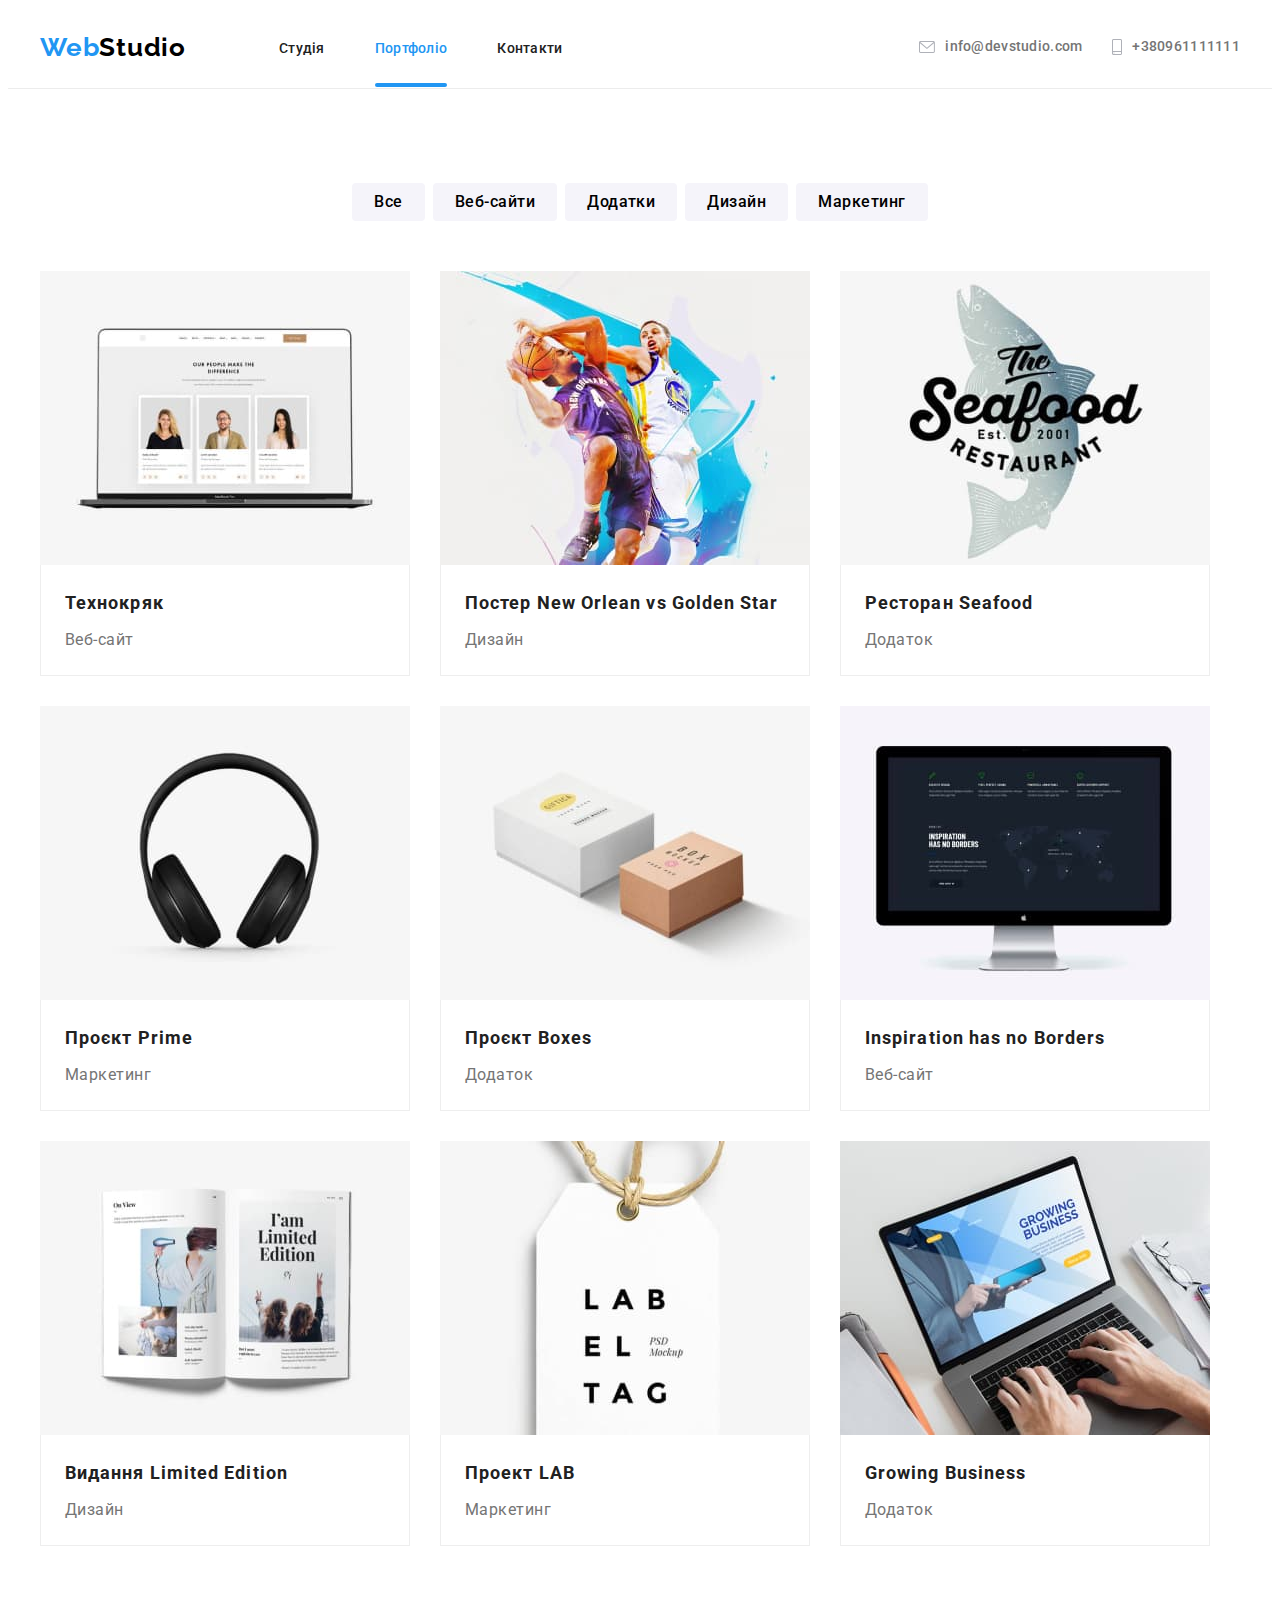
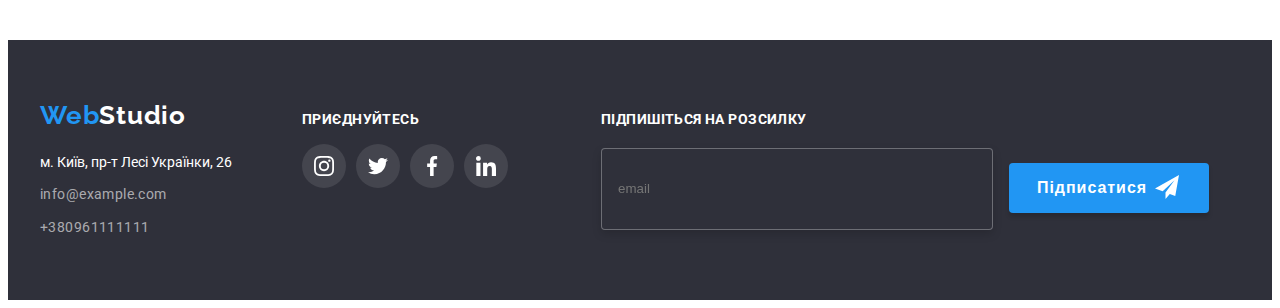
==== portfolio.html @ 69a679cd "BEM. uploaded files of hw-7 from my "training" repository." ====
<!DOCTYPE html>
<html lang="en">
  <head>
    <meta charset="UTF-8" />
    <meta http-equiv="X-UA-Compatible" content="IE=edge" />
    <meta name="viewport" content="width=device-width, initial-scale=1.0" />
    <title>Portfolio</title>
    <link
      href="https://fonts.googleapis.com/css2?family=Raleway:wght@700&family=Roboto:wght@400;500;700;900&display=swap"
      rel="stylesheet"
    />
    <link
      rel="stylesheet"
      href="https://cdnjs.cloudflare.com/ajax/libs/modern-normalize/1.1.0/modern-normalize.min.css"
      integrity="sha512-wpPYUAdjBVSE4KJnH1VR1HeZfpl1ub8YT/NKx4PuQ5NmX2tKuGu6U/JRp5y+Y8XG2tV+wKQpNHVUX03MfMFn9Q=="
      crossorigin="anonymous"
      referrerpolicy="no-referrer"
    />
    <link rel="stylesheet" href="./css/styles.css" />
  </head>
  <body>
    <!--Тут у нас Хедер-->
    <!-- Шапка сайта -->
    <header class="page-header page-header--portfolio">
      <div class="container page-header__container">
        <nav class="main-nav">
          <a href="./index.html" class="logo">
            <span class="logo__accent">Web</span>Studio
          </a>
          <ul class="main-nav__list list">
            <li class="main-nav__item"><a href="index.html" class="main-nav__link">Студія</a></li>
            <li class="main-nav__item"><a href="portfolio.html" class="main-nav__link current">Портфоліо</a></li>
            <li class="main-nav__item"><a href="" class="main-nav__link">Контакти</a></li>
          </ul>
        </nav>

        <ul class="contacts list">
          <li class="contacts__item">
            <a href="mailto:info@devstudio.com" class="contacts__link">
              <svg class="contacts__icon" width="16" height="12">
                <use href="./images/icons.svg#icon-headerletter"></use>
              </svg>
              info@devstudio.com
            </a>
          </li>
          <li class="contacts__item">
            <a href="tel:+380961111111" class="contacts__link">
              <svg class="contacts__icon" width="10" height="16">
                <use href="./images/icons.svg#icon-headersmartphone"></use>
              </svg>
              +380961111111
            </a>
          </li>
        </ul>
      </div>
    </header>

    <!--Основное, уникальное содержание-->

    <main>
      <!-- Заголовка в макете нет, но он подразумевается.
        в HTML обозначим, а в css уберем позже, чтобы 
        на готовом сайте не отображался пользователю.
    -->

      <section class="section">
        <div class="container">
          <!--<h1 class="portfolio">Портфоліо</h1>-->

          <!--Секция с портфолио-->

          <!--Список фильтров-->

          <ul class="filter-list list">
            <li class="filter-list__item">
              <div class="filter-list__box">
                <button class="filter-list__button" type="button">Все</button>
              </div>
            </li>

            <li class="filter-list__item">
              <div class="filter-list__box">
                <button class="filter-list__button" type="button">Веб-сайти</button>
              </div>
            </li>

            <li class="filter-list__item">
              <div class="filter-list__box">
                <button class="filter-list__button" type="button">Додатки</button>
              </div>
            </li>

            <li class="filter-list__item">
              <div class="filter-list__box">
                <button class="filter-list__button" type="button">Дизайн</button>
              </div>
            </li>

            <li class="filter-list__item">
              <div class="filter-list__box">
                <button class="filter-list__button" type="button">Маркетинг</button>
              </div>
            </li>
          </ul>

          <!--Список с примерами работ в портфолио-->

          <ul class="project-list list">
            <li class="project-list__item project">
               <a class="project-list__link" href="">
                <div class="project-list__actions-box">
                <div class="project-list__media-package">
                  <p class="project-list__actions-text">Ресурс пропонує комплексні пропозиції з різним рівнем функціоналу та сервісів. Все це дозволить відвідувачу отримати вичерпні відомості про компанію чи приватну особу.</p>

                <img
                  src="./images/first-image.jpg"
                  alt="ноутбук с изображениями на экране"
                  width="370"
                />
                
                </div>
                
                <div class="project-list__card-info">
                  <h2 class="project-list__card-title">Технокряк</h2>
                  <p class="project-list__card-text">Веб-сайт</p>
                </div>
              </div>
               </a>
              
              
          </li>

            <li class="project-list__item project">
              <a class="project-list__link" href="">
              <div class="project-list__actions-box">
                <div class="project-list__media-package">
                  <p class="project-list__actions-text">Ресурс пропонує комплексні пропозиції з різним рівнем функціоналу та сервісів. Все це дозволить відвідувачу отримати вичерпні відомості про компанію чи приватну особу.</p>

                  <img src="./images/second-image.jpg" alt="баскетбол" width="370" />

              </div>

                <div class="project-list__card-info">
                  <h2 class="project-list__card-title">Постер New Orlean vs Golden Star</h2>
                  <p class="project-list__card-text">Дизайн</p>
                </div>
                </div>
              </a>
              
            </li>

            <li class="project-list__item project">
              <a class="project-list__link" href="">
              <div class="project-list__actions-box">
                <div class="project-list__media-package">
                  <p class="project-list__actions-text">Ресурс пропонує комплексні пропозиції з різним рівнем функціоналу та сервісів. Все це дозволить відвідувачу отримати вичерпні відомості про компанію чи приватну особу.</p>

                <img src="./images/third-image.jpg" alt="логотив ресторана" width="370" />

              </div>

                <div class="project-list__card-info">
                  <h2 class="project-list__card-title">Ресторан Seafood</h2>
                  <p class="project-list__card-text">Додаток</p>
                </div>
                </div>
              </a>
              
            </li>

            <li class="project-list__item project">
              <a class="project-list__link" href="">
              <div class="project-list__actions-box">
                <div class="project-list__media-package">
                  <p class="project-list__actions-text">Ресурс пропонує комплексні пропозиції з різним рівнем функціоналу та сервісів. Все це дозволить відвідувачу отримати вичерпні відомості про компанію чи приватну особу.</p>
                <img src="./images/fourth-image.jpg" alt="наушники" width="370" />
              </div>
                <div class="project-list__card-info">
                  <h2 class="project-list__card-title">Проєкт Prime</h2>
                  <p class="project-list__card-text">Маркетинг</p>
                </div>
                </div>
              </a>
            </li>

            <li class="project-list__item project">
              <a class="project-list__link" href="">
              <div class="project-list__actions-box">
                <div class="project-list__media-package">
                  <p class="project-list__actions-text">Ресурс пропонує комплексні пропозиції з різним рівнем функціоналу та сервісів. Все це дозволить відвідувачу отримати вичерпні відомості про компанію чи приватну особу.</p>
                <img src="./images/fifth-image.jpg" alt="две коробки" width="370" />
              </div> 
                <div class="project-list__card-info">
                  <h2 class="project-list__card-title">Проєкт Boxes</h2>
                  <p class="project-list__card-text">Додаток</p>
                </div>
                </div>
              </a>
            </li>

            <li class="project-list__item project">
              <a class="project-list__link" href="">
              <div class="project-list__actions-box">
                <div class="project-list__media-package">
                  <p class="project-list__actions-text">Ресурс пропонує комплексні пропозиції з різним рівнем функціоналу та сервісів. Все це дозволить відвідувачу отримати вичерпні відомості про компанію чи приватну особу.</p>
                <img src="./images/sixth-image.jpg" alt="экран компьютера" width="370" />
              </div>
                <div class="project-list__card-info">
                  <h2 class="project-list__card-title">Inspiration has no Borders</h2>
                  <p class="project-list__card-text">Веб-сайт</p>
                </div>
                </div>
              </a>
            </li>

            <li class="project-list__item project">
              <a class="project-list__link" href="">
              <div class="project-list__actions-box">
                <div class="project-list__media-package">
                  <p class="project-list__actions-text">Ресурс пропонує комплексні пропозиції з різним рівнем функціоналу та сервісів. Все це дозволить відвідувачу отримати вичерпні відомості про компанію чи приватну особу.</p>
                <img
                  src="./images/seventh-image.jpg"
                  alt="раскрытый журнал с изображениями и текстом"
                  width="370"
                />
              </div>
                <div class="project-list__card-info">
                  <h2 class="project-list__card-title">Видання Limited Edition</h2>
                  <p class="project-list__card-text">Дизайн</p>
                </div>
                </div>
              </a>
            </li>

            <li class="project-list__item project">
              <a class="project-list__link" href="">

              <div class="project-list__actions-box">
                <div class="project-list__media-package">
                  <p class="project-list__actions-text">Ресурс пропонує комплексні пропозиції з різним рівнем функціоналу та сервісів. Все це дозволить відвідувачу отримати вичерпні відомості про компанію чи приватну особу.</p>
                <img
                  src="./images/eighth-image.jpg"
                  alt="логотип в виде бирки с названием проекта"
                  width="370"
                />
              </div>
                <div class="project-list__card-info">
                  <h2 class="project-list__card-title">Проект LAB</h2>
                  <p class="project-list__card-text">Маркетинг</p>
                </div>
                </div>
              </a>
            </li>

            <li class="project-list__item project">
              <a class="project-list__link" href="">
                
              <div class="project-list__actions-box">
                <div class="project-list__media-package">
                  <p class="project-list__actions-text">Ресурс пропонує комплексні пропозиції з різним рівнем функціоналу та сервісів. Все це дозволить відвідувачу отримати вичерпні відомості про компанію чи приватну особу.</p>
                  <img
                  src="./images/ninth-image.jpg"
                  alt="работа за ноутбуком крупным планом"
                  width="370"
                  />
                </div>
                  <div class="project-list__card-info">
                  <h2 class="project-list__card-title">Growing Business</h2>
                  <p class="project-list__card-text">Додаток</p>
                  </div>
              </div>
              </a>
            </li>
          </ul>
        </div>
      </section>
    </main>

    <!--Футер-->

        <footer class="page-footer">
      <div class="container page-footer__container">
        <div class="footer-info">
          
          <a href="./index.html" class="logo logo--white">
            <span class="logo__accent">Web</span>Studio
          </a>
          <address class="address">
            <ul class="footer-nav list">
              <li class="footer-nav__map">
                <a
                  href="https://www.google.com/maps/place/%D0%B1%D1%83%D0%BB.+%D0%9B%D0%B5%D1%81%D0%B8+%D0%A3%D0%BA%D1%80%D0%B0%D0%B8%D0%BD%D0%BA%D0%B8,+26,+%D0%9A%D0%B8%D0%B5%D0%B2,+02000/@50.4265807,30.5383858,17z/data=!3m1!4b1!4m5!3m4!1s0x40d4cf0e033ecbe9:0x57a4dffefec77da0!8m2!3d50.4265807!4d30.5383858"
                  target="_blank"
                  rel="noopener noreferrer"
                  class="footer-nav__map-link"
                  >м. Київ, пр-т Лесі Українки, 26</a
                >
              </li>
              <li class="footer-nav__email">
                <a href="mailto:info@example.com" class="footer-nav__email-link">info@example.com</a>
              </li>
              <li class="footer-nav__phone">
                <a href="tel:+380961111111" class="footer-nav__phone-link">+380961111111</a>
              </li>
            </ul>
          </address>
        </div>
        <div class="link-footer-info">
          <p class="join">Приєднуйтесь</p>
          <ul class="social-links">
            <li class="social-links__item social-links__item--footer">
              <a href="" class="social-links__container-social social-links__container-social--footer">
                <svg class="social-links__icon social-links__icon--footer">
                  <use href="./images/icons.svg#icon-instagram"></use>
                </svg>
              </a>
            </li>
            <li class="social-links__item social-links__item--footer">
              <a href="" class="social-links__container-social social-links__container-social--footer">
                <svg class="social-links__icon social-links__icon--footer">
                  <use href="./images/icons.svg#icon-twitter"></use>
                </svg>
              </a>
            </li>
            <li class="social-links__item social-links__item--footer">
              <a href="" class="social-links__container-social social-links__container-social--footer">
                <svg class="social-links__icon social-links__icon--footer">
                  <use href="./images/icons.svg#icon-facebook"></use>
                </svg>
              </a>
            </li>
            <li class="social-links__item social-links__item--footer">
              <a href="" class="social-links__container-social social-links__container-social--footer">
                <svg class="social-links__icon social-links__icon--footer">
                  <use href="./images/icons.svg#icon-linkedin"></use>
                </svg>
              </a>
            </li>
          </ul>
        </div>

        <div class="footer-subscribe">
          <p class="footer-subscribe__title">Підпишіться на розсилку</p>
          <div class="footer-subscribe-box">
            <form class="footer__form">
              <input class="footer-form__input" type="text" name="email" placeholder="email" />
              <button class="footer-form__button" type="submit">
                <span class="footer-form__button-title">Підписатися</span>
                <svg class="footer-form__button-icon">
                  <use href="./images/icons.svg#icon-icon-send"></use>
                </svg>
              </button>
            </form>
          </div>
        </div>
      </div>
    </footer>
  </body>
</html>
---- css/styles.css ----
/* Цвет основного текста #212121 */

/* Цвет второстепенного текста  #757575; */

/* шрифт лого Raleway. цвета лого #2196F3 и #000000 */

/* акцент #2196F3 */

:root {
    --primary-text-color: #757575;
    --title-text-color: #212121;
    --accent-color: #2196F3;
    --primary-bg-color: #ffffff;
    --secondary-bg-color: #2F303A;
    --white-text: #ffffff;
    --button-filters-bg: #F5F4FA;
    --footer-contacts-color: rgba(255, 255, 255, 0.6);
    --hero-background-color: #C4C4C4;
    --footer-social-bg: rgba(255, 255, 255, 0.1);
    --icon-gray-color: #AFB1B8;


}

body {
    font-family: Roboto, sans-serif;
    background-color: var(--primary-bg-color);
    color: var(--primary-text-color);
}

body p {
    color: var(--primary-text-color);
}

a {
    text-decoration: none;
}

.list {
    padding: 0;
    margin: 0;
    list-style: none;
}


h1, h2, h3, h4, h5, h6, p {
    margin: 0;
    padding: 0;
}

.header {
    background-color: var(--primary-bg-color);
    
}

li {
    list-style: none;
}

img {
    display: block;
}

.container {
    /* position: relative; */
    width: 1200px;
    margin-left: auto;
    margin-right: auto;
    padding-left: 15px;
    padding-right: 15px;
   
    /* outline: 3px solid tomato; */
}

.page-header__container {
    display: flex;
    align-items: center;
    padding-top: 24px;
    padding-bottom: 25px;
}

/* Logo */

.logo {
    display: inline-block;
   
    color: #000;
    font-family: 'Raleway';
    font-weight: 700;
    font-size: 26px;
    line-height: 1.19;
        
    letter-spacing: 0.03em;
    /* margin-top: 24px; */
    margin-right: 93px;
    /* margin-left: 215px; */
  
}

.logo__accent {
    color: var(--accent-color);
}

.logo--white {
    margin-right: 0;
    color: var(--white-text);
    margin-bottom: 20px;
}

.page-header--portfolio {
    border-bottom: 1px solid #ECECEC;
      
}


/* .page-header.portfolio .header-nav {
    position: relative;
} */

.current-pointer {
    position: absolute;
    bottom: 0;
    width: 78px;
    height: 4px;
    border-radius: 4px;
    background-color: var(--accent-color);
}


/* Site nav */

.main-nav {
    display: flex;
    align-items: center;
}

.main-nav__list {
    display: flex;
    
}

.main-nav__item + .main-nav__item {
    margin-left: 50px;
}

.main-nav__link {
    padding-top: 31px;
    padding-bottom: 31px;
    color: var(--title-text-color);
    font-weight: 500;
    font-size: 14px;
    line-height: 1.14;
    letter-spacing: 0.02em;
    
    transition: color 250ms cubic-bezier(0.4, 0, 0.2, 1);

}
.main-nav__link:hover,
.main-nav__link:focus {
    color: var(--accent-color);
}

.main-nav__link.current {
    color: var(--accent-color);
    position: relative;

}

.main-nav__link.current::after {
    position: absolute;
    display: block;
    width: 100%;
    height: 4px;
    border-radius: 4px;
    display: flex;
    bottom: 0;

    background-color: var(--accent-color);
    content: "";
    bottom: 0;
    right: 0;

}


/* Contacts */

.contacts {
    display: flex;
    margin-left: auto;
}

.contacts__item + .contacts__item {
    margin-left: 30px;
}

.contacts__link {
    display: flex;
    align-items: center;
    
    font-weight: 500;
    font-size: 14px;
    line-height: 1.14;
    letter-spacing: 0.02em;
    color: var(--primary-text-color);

    transition: color 250ms cubic-bezier(0.4, 0, 0.2, 1);

}

.contacts__link:hover,
.contacts__link:focus {
    color: var(--accent-color);
}

.contacts__link:hover .contacts__icon, 
.contacts__link:focus .contacts__icon {
    fill: var(--accent-color);
}

.contacts__icon {
    margin-right: 10px;
    fill: var(--icon-gray-color);
}


/* Hero */

.visually-hidden {
    position: absolute;
    white-space: nowrap;
    width: 1px;
    height: 1px;
    overflow: hidden;
    border: 0;
    padding: 0;
    clip: rect(0 0 0 0);
    clip-path: inset(50%);
    margin: -1px;

}

.hero {
    /* background-color: var(--secondary-bg-color); */
    text-align: center;
    /* margin-bottom: 94px; */
    padding-top: 200px;
    padding-bottom: 200px;
    
    
}

.hero-title {
    margin-top: 0;
    margin-bottom: 30px;
    margin-left: auto;
    margin-right: auto;

    color: var(--white-text);
    font-weight: 900;
    font-size: 44px;
    line-height: 1.36;
        
    letter-spacing: 0.06em;
    text-transform: uppercase;
    /* padding-top: 200px; */
    max-width: 696px;
     
}

.hero.hero-image {
    background-color: var(--hero-background-color);

    background-image: linear-gradient(to right, rgba(47, 48, 58, 0.4), rgba(47, 48, 58, 0.4)), url('../images/herojpeg.jpg');
    background-repeat: no-repeat;
    background-size: cover;
    max-width: 1600px;
    margin: 0 auto;
}

.title {
    margin-bottom: 10px;
}

.text {
    margin: 0;
}


/* Button */

.button {
    
    border: none;
    display: inline-block;
    border-radius: 4px;
    padding: 10px 32px;
    cursor: pointer;
    color: var(--white-text);
    background-color: var(--accent-color);
    font-family: inherit;
    font-weight: 700;
    font-size: 16px;
    line-height: 1.87;
    
    letter-spacing: 0.06em;
    min-width: 216px;
    text-align: center;
  
   
}

.filter-list__button {
    cursor: pointer;
    background-color: var(--button-filters-bg);
    font-family: inherit;
    font-weight: 500;
    font-size: 16px;
    line-height: 1.62;
        
    text-align: center;
    letter-spacing: 0.03em;
    border: 0;
    border-radius: 4px;
    padding: 6px 22px;

    transition: color 250ms cubic-bezier(0.4, 0, 0.2, 1), background-color 250ms cubic-bezier(0.4, 0, 0.2, 1);
}

.filter-list__button:hover,
.filter-list__button:focus {
    box-shadow: 0px 3px 1px rgba(0, 0, 0, 0.1), 0px 1px 2px rgba(0, 0, 0, 0.08), 0px 2px 2px rgba(0, 0, 0, 0.12);
    background-color: var(--accent-color);
    color: var(--white-text);
    
}

.portfolio {
    color: var(--title-text-color);
}

/* Section */

.section-title {
    color: var(--title-text-color);
    font-weight: 700;
    font-size: 36px;
    line-height: 1.16;
   
    letter-spacing: 0.03em;
    margin-top: 0;
    margin-bottom: 50px;
    text-align: center;
}

.section {
    padding-top: 94px;
    padding-bottom: 94px;
}

.section.team {
    margin-bottom: 0;
}


/* Features */

.feature-list {
    display: flex;

}

.feature-list__title {
    margin-bottom: 10px;
    margin-top: 30px;
        
    color: var(--title-text-color);
    font-weight: 700;
    font-size: 14px;
    line-height: 1.14;
    letter-spacing: 0.03em;
    text-transform: uppercase;
}

.feature-list__text {
    
    font-size: 14px;
    line-height: 1.71;
       
    letter-spacing: 0.03em;
}



.feature-list__item + .feature-list__item {
    margin-left: 30px;
}

.section.features {
    padding-bottom: 0;
}

.feature-list__item--attention::before {
    display: inline-flex;
    content: '';
    background-repeat: no-repeat;
    background-size: 70px 70px;
    background-position: center;
    width: 270px;
    height: 120px;
    border-radius: 4px;
    
    background-color: var(--button-filters-bg);
    background-image: url('../images/antenna.svg');
    
}

.feature-list__item--punctuality::before {
    display: inline-flex;
    content: '';
    background-repeat: no-repeat;
    background-size: 70px 70px;
    background-position: center;
    width: 270px;
    height: 120px;
    border-radius: 4px;

    background-color: var(--button-filters-bg);
    background-image: url('../images/clock.svg');

}

.feature-list__item--planning::before {
    display: inline-flex;
    content: '';
    background-repeat: no-repeat;
    background-size: 70px 70px;
    background-position: center;
    width: 270px;
    height: 120px;
    border-radius: 4px;

    background-color: var(--button-filters-bg);
    background-image: url('../images/diagram.svg');

}

.feature-list__item--technologies::before {
    display: inline-flex;
    content: '';
    background-repeat: no-repeat;
    background-size: 70px 70px;
    background-position: center;
    width: 270px;
    height: 120px;
    border-radius: 4px;

    background-color: var(--button-filters-bg);
    background-image: url('../images/astronaut.svg');

}




/* Work List */

.work__information {
    position: absolute;
    bottom: 0;
    display: flex;
    width: 370px;
    height: 70px;
    background-color: rgba(47, 48, 58, 0.8);
    justify-content: center;
    align-items: center;
}

.work__item.information {
    position: relative;
    z-index: -1;
}

.work__description {
    font-style: normal;
    font-weight: 700;
    font-size: 14px;
    line-height: 1.14;
    letter-spacing: 0.03em;
    text-transform: uppercase;
    color: var(--white-text);
 
}

.work {
    display: flex;
    
}

.work__item + .work__item {
    margin-left: 30px;
}


/* Staff List */

.staff-list {
    display: flex;
}

.team {
    background-color: var(--button-filters-bg);
    padding-bottom: 94px;
    padding-top: 94px;
}



.staff-list__name {
    color: var(--title-text-color);
    font-weight: 500;
    font-size: 16px;
    line-height: 1.18;
        
    letter-spacing: 0.03em;
    margin-bottom: 10px; 
    /* margin-top: 30px;  */
}

.staff-list__text {
    font-size: 16px;
    line-height: 1.18;
        
    letter-spacing: 0.03em;

    margin-bottom: 16px;
}



.staff-list__item + .staff-list__item {
    margin-left: 30px;
}

.staff-list__item {
    
    background-color: var(--primary-bg-color);
    width: 270px;
    /* height: 368px; */
    box-shadow: 0px 1px 3px rgba(0, 0, 0, 0.12), 0px 1px 1px rgba(0, 0, 0, 0.14), 0px 2px 1px rgba(0, 0, 0, 0.2);
    border-radius: 0px 0px 4px 4px;
    text-align: center;
}

/* .staff-list__text {
    padding-bottom: 16px;
    margin-bottom: 0;
    margin-top: 0;

} */

.staff-list__info {
    
    padding-top: 30px;
    padding-bottom: 30px;
    

}

.social-links {
    display: flex;
    justify-content: center;
    list-style: none;
    padding: 0;
    
}

/* .footer-socials {
    display: flex;
    justify-content: center;
    list-style: none;
    padding: 0;

} */








.social-links__icon {
    width: 20px;
    height: 20px;
    fill: var(--icon-gray-color);
    

    transition: fill 250ms cubic-bezier(0.4, 0, 0.2, 1);
    

}

.social-links__item {
    width: 44px;
    height: 44px;
    /* background-color: var(--white-text); */
    border-radius: 50%;
    
}

.social-links__item + .social-links__item {
    margin-left: 10px;
}


.social-links__container-social:hover .social-links__icon,
.social-links__container-social:focus .social-links__icon {
    fill: #ffffff;
    
} 

.social-links__container-social:hover,
.social-links__container-social:focus
{
    background-color: var(--accent-color);
    
}

/* .footer-social-item:focus .container-social-link {

    background-color: var(--accent-color);

     */





/* Clients */

.clients.list {
    display: flex;
}

.clients__link {
    display: flex;
    
    justify-content: center;
    align-items: center;


    width: 170px;
    height: 94px;
    border: 1px solid var(--icon-gray-color);
    border-radius: 4px;
    color: var(--icon-gray-color);

    transition: color 250ms cubic-bezier(0.4, 0, 0.2, 1);

}

.clients__icon {

    width: 106px;
    height: 60px;
    fill: currentColor;
    
}

.clients__item:hover .clients__link {
    border-color: var(--accent-color);
    color: var(--accent-color);
}

.clients__link:focus {
    outline-color: var(--accent-color);
    color: var(--accent-color);
}

.clients__item + .clients__item {
    margin-left: 30px;
}


/* Footer */

.link-footer-info {
    padding-top: 12px;
    margin-left: 70px;
    
}

.join {
    font-style: normal;
    font-weight: 700;
    font-size: 14px;
    line-height: 1.14;
    letter-spacing: 0.03em;
    text-transform: uppercase;

    color: var(--white-text);
}

/* .social-links .footer-social-item {
    display: flex;
    
    
    

} */

.social-links__container-social {
    display: flex;
    justify-content: center;
    align-items: center;
    width: 44px;
    height: 44px;
    background-color: var(--footer-social-bg);
    border-radius: 50%;
    color: var(--white-text);

    transition: background-color 250ms cubic-bezier(0.4, 0, 0.2, 1);

}

.social-links__item--footer:hover .social-links__container-social--footer
 {

    background-color: var(--accent-color);
}

.social-links__container-social--footer:focus {
    background-color: var(--accent-color);
}

.social-links__icon--footer {
    
    width: 20px;
    height: 20px;
    fill: currentColor;

    transition: background-color 250ms cubic-bezier(0.4, 0, 0.2, 1);
    
}

.footer-nav__email-link:focus,
.footer-nav__email-link:hover {
    color: var(--accent-color);
}

.footer-nav__phone-link:focus, 
.footer-nav__phone-link:hover {
    color: var(--accent-color);
}

.page-footer__container {
    display: flex;
}

.social-links .footer-social-item + .footer-social-item {
    margin-left: 10px;
}

.page-footer {
    background-color: var(--secondary-bg-color);
    padding-top: 60px;
    padding-bottom: 60px;
    
}

.page-footer a {
    text-decoration: none;

}

.footer-nav__map-link {
    color: var(--white-text)
    
}

.footer-nav__map-link {
    transition: color 250ms cubic-bezier(0.4, 0, 0.2, 1);
}


.footer-nav__map-link:hover,
.footer-nav__map-link:focus {
    color: var(--accent-color);
}

.footer-nav__map {
    font-size: 14px;
    line-height: 1.71;
}

.footer-nav__map,
.footer-nav__email {
    margin-bottom: 9px;
}

.footer-nav__email-link,
.footer-nav__phone-link {
    color: var(--footer-contacts-color);
    font-weight: 400;
    font-size: 14px;
    line-height: 1.71;
       
    letter-spacing: 0.03em;

    transition: color 250ms cubic-bezier(0.4, 0, 0.2, 1);

}


.footer-nav__map {
    /* display: inline-block; */
    /* color: var(--white-text); */
    margin-bottom: 9px;
}

.footer-nav__phone,
.footer-nav__email {
    /* display: inline-block; */
    /* color: var(--footer-contacts-color); */
    font-size: 14px;
    line-height: 1.71;
   
}

.footer-nav__email {
    margin-bottom: 9px;
   
}

.filter-list li {
    list-style: none;

}

.filter-list {
    justify-content: center;
    display: flex;
   
    margin-bottom: 50px;

}

.filter-list__item + .filter-list__item {
    margin-left: 8px;
}

.filter-list__button {
    display: flex;
    align-items: center;
}

.filter-list__box {
    display: flex;
}

.project-list li {
    list-style: none;
}

.project-list a {
    text-decoration: none;
    
}

.project-list__item.project {
    /* position: relative; */
}

.project-list__link {
    /* position: relative; */
    display: block;
    
}

.project-list__actions-box::before {
    /* display: block; */
    /* position: absolute; */
    /* z-index: 2; */

    content: "";
    width: 100%;
    height: 100%;
    background-color: var(--accent-color);
    opacity: 0.5;
}

.project-list__link:hover .project-list__actions-text {
    opacity: 1;
    
    top: 50%;
    left: 50%;
    transform: translate(-50%, -50%);
    
}

.project-list__actions-box {
    position: relative;
}

.project-list__actions-text {
    display: block;

    position: absolute;
    width: 322px;
    height: 168px;
    
    
    top: 50%;
    left: 50%;
    transform: translate(-50%, +100%);
    
    /* background-color: rgba(33, 150, 243, 0.9); */

    /* padding: 63px 24px; */

    font-family: 'Roboto';
    font-style: normal;
    font-weight: 400;
    font-size: 18px;
    line-height: 1.56;
    letter-spacing: 0.03em;
    color: #FFFFFF;

    opacity: 1;

    /* transform: translateY(+100%); */
    transition: transform 250ms cubic-bezier(0.4, 0, 0.2, 1);

}

.project-list__media-package {
    position: relative;
    overflow: hidden;

}

.project-list__media-package::before {
    display: block; 
    position: absolute;
    /* z-index: 2; */

    content: "";
    width: 100%;
    height: 100%;
    background-color: var(--accent-color);
    opacity: 0.9;
  
    transform: translateY(+100%);
    transition: transform 250ms cubic-bezier(0.4, 0, 0.2, 1);
}

.project-list__link:hover,
.project-list__link:focus
{
    box-shadow: 0px 1px 1px rgba(0, 0, 0, 0.12),
            0px 4px 4px rgba(0, 0, 0, 0.06),
            1px 4px 6px rgba(0, 0, 0, 0.16);
}

.project-list__actions-box:hover .project-list__media-package::before,
.project-list__link:focus .project-list__media-package::before

 {
    opacity: 0.9;
    transform: translateY(0);
}

.project-list__link:focus .project-list__actions-text {
    opacity: 1;
    /* transform: translateY(0); */
    
    /* background-color: rgba(33, 150, 243, 0.9); */

    top: 50%;
    left: 50%;
    transform: translate(-50%, -50%);
}

.project-list__card-title {
    color: var(--title-text-color);
    font-weight: 700;
    font-size: 18px;
    line-height: 2;
        
    letter-spacing: 0.06em;
    
}

.project-list__card-text {
    color: var(--primary-text-color);
    font-size: 16px;
    line-height: 1.87;
        
    letter-spacing: 0.03em;
    margin-top: 4px;
    
}

.project-list {
    display: flex;
    flex-wrap: wrap;
    gap: 30px;
    
}

.project {
    width: 370px;
    background-color: var(--primary-bg-color);
    
}

.project-list__card-info {
    padding: 20px 24px;
    border: 1px solid #EEEEEE;
    border-top: none;
}

.address {
    font-style: normal;
}

.footer-nav__map:hover,
.footer-nav__map:focus {
    color: var(--accent-color);
}

.footer-nav__email:hover,
.footer-nav__email:focus {
    color: var(--accent-color);
}

.footer-nav__phone:hover,
.footer-nav__phone:focus {
    color: var(--accent-color);
}

.footer-subscribe {
    padding-top: 12px;
    margin-left: 93px;
}

.footer-subscribe__title {
    margin-bottom: 20px;
    
    color: var(--white-text);

    font-style: normal;
    font-weight: 700;
    font-size: 14px;
    line-height: 1.14;
    letter-spacing: 0.03em;
    text-transform: uppercase;

}

.footer-form__button {
   position: relative;
   display: inline-block;
   background-color: var(--accent-color);
   min-height: 50px;
   min-width: 200px;
   
   color: var(--white-text);

   border-radius: 4px;

   padding: 10px 28px;
   margin-left: 12px;

   box-shadow: 0px 4px 4px rgba(0, 0, 0, 0.15);
   border: none;
   cursor: pointer;
}

.footer-form__input {
    padding: 15px 16px;
    color: rgba(255, 255, 255, 0.6);

    width: 358px;
    height: 50px;
    background-color: var(--secondary-bg-color);
    border: 1px solid rgba(255, 255, 255, 0.3);
    filter: drop-shadow(0px 4px 4px rgba(0, 0, 0, 0.15));
    border-radius: 4px;
    
   
}

.footer-form__button-title {
    color: var(--white-text);
    font-style: normal;
    font-weight: 700;
    font-size: 16px;
    line-height: 1.88;
          
    display: flex;
    align-items: center;
    text-align: center;
    letter-spacing: 0.06em;
    
}

.footer-form__button-icon {
    position: absolute;
    width: 24px;
    height: 24px;

    top: 0;
    right: 9%;
    transform: translate(-50%, +50%);
    fill: var(--white-text);
   
}

.footer-subscribe-box {
    display: flex;
}


/* Modal form */




.form__textarea {
    resize: none;
    width: 100%;
    margin-top: 4px;
    border: 1px solid rgba(33, 33, 33, 0.2);
    border-radius: 4px;
    padding: 12px 16px;
    height: 120px;
    transition: border-color 250ms cubic-bezier(0.4, 0, 0.2, 1);
    transition: outline-color 250ms cubic-bezier(0.4, 0, 0.2, 1);

}




.form__textarea-box {
    margin-bottom: 20px;
}

.form-list__input {
    
    border: 1px solid rgba(33, 33, 33, 0.2);
    border-radius: 4px;
    padding: 12px 42px;

    transition: border-color 250ms cubic-bezier(0.4, 0, 0.2, 1);
    transition: outline-color 250ms cubic-bezier(0.4, 0, 0.2, 1);
}



.backdrop {
    position: fixed;
    top: 0;
    left: 0;
    width: 100%;
    height: 100%;
    opacity: 1;

    background: rgba(0, 0, 0, 0.2);

    transition: opacity 250ms cubic-bezier(0.4, 0, 0.2, 1);

}

.backdrop.is-hidden {
    opacity: 0;
    pointer-events: none;
}

.form__modal {
    position: absolute;
    top: 50%;
    left: 50%;
    transform: translate(-50%, -50%);
    z-index: 2;
    

    min-width: 528px;
    min-height: 581px;

    background-color: var(--primary-bg-color);
    box-shadow: 0px 1px 3px rgba(0, 0, 0, 0.12), 0px 1px 1px rgba(0, 0, 0, 0.14), 0px 2px 1px rgba(0, 0, 0, 0.2);


    border-radius: 4px;

    padding: 40px;
}

.form__close-icon {
    display: block;

    transition: fill 250ms cubic-bezier(0.4, 0, 0.2, 1);
    
}

.form__close-button {
    display: flex;
    position: absolute;
    width: 30px;
    height: 30px;
    border-radius: 50%;
    border: 1px solid rgba(0, 0, 0, 0.1);
    border-color: var(--icon-gray-color);
    background-color: var(--primary-bg-color);
    top: 0;
    right: 0;
    transform: translate(-8px, +8px);
    justify-content: center;
    align-items: center;
    padding: 0;
    cursor: pointer;
    
}

.form__title {
    font-style: normal;
    font-weight: 700;
    font-size: 20px;
    line-height: 1.15;
    text-align: center;
    letter-spacing: 0.03em;
    
    color: var(--title-text-color);

    margin-bottom: 12px;
    
}

.form-list {
    list-style: none;
    margin: 0;
    padding: 0;

}

.form-list__item {
    position: relative;
    
    display: flex;
    flex-direction: column;
    margin-bottom: 10px;
    /* padding: 11px 12px; */
    
}

.form-list__name-icon {
    position: absolute;
    bottom: 16px;
    left: 15px;
    
    display: inline-block;
    width: 12px;
    height: 12px;

    transition: fill 250ms cubic-bezier(0.4, 0, 0.2, 1);
    
}

.form-list__tel-icon {
    position: absolute;
    bottom: 16px;
    left: 15px;

    display: inline-block;
    width: 13px;
    height: 13px;

    transition: fill 250ms cubic-bezier(0.4, 0, 0.2, 1);
}

.form-list__mail-icon {
    position: absolute;
    bottom: 16px;
    left: 15px;

    display: inline-block;
    width: 15px;
    height: 12px;

    transition: fill 250ms cubic-bezier(0.4, 0, 0.2, 1);
}

.form-list__item:hover .form-list__name-icon {
    fill: var(--accent-color);
    
}

.form-list__item:hover .form-list__tel-icon {
    fill: var(--accent-color);
    
}

.form-list__item:hover .form-list__mail-icon {
    fill: var(--accent-color);
}

.form-list__item:hover .form-list__input {
    border-color: #2196F3;
}

.form-list__item:focus .form-list__input {
    border-color: #2196F3;
}

.form-list__input:focus + .form-list__name-icon {
    fill: var(--accent-color);
    
}

.form-list__input:focus + .form-list__tel-icon {
    fill: var(--accent-color);
    
}

.form-list__input:focus + .form-list__mail-icon {
    fill: var(--accent-color);
}

.form-list__input:focus  {
    outline-color: #2196F3;
}



.form__textarea:focus {
    outline-color: #2196F3;
}

.form__textarea-box:hover .form__textarea {
    border-color: #2196F3;
}

.form__close-button:hover,
.form__close-button:focus .form__close-icon {
    fill: #2196F3;
    
}

.checkbox-block__checkbox {
    -webkit-appearence: none;
    -moz-appearance: none;
    appearance: none;
    position: absolute;

    transition: fill 2222ms cubic-bezier(0.4, 0, 0.2, 1);
    
}

.checkbox-block__label {
    display: inline-flex;
    align-items: center;
   
    margin-right: 7px;

}

.checkbox-block__icon {
    display: inline-block;
    width: 15px;
    height: 15px;
    
    border: 2px solid black;
    border-radius: 4px;
    transform: translateY(-0.45px);

    transition: background-color 250ms cubic-bezier(0.4, 0, 0.2, 1);

}

.checkbox-block__checkbox:checked + .checkbox-block__icon {
    border-color: transparent;
    background-color: var(--accent-color);

}

.checkbox-block__policy {
    /* display: inline-block; */
    margin-left: 7px;
}

.checkbox-block__policy-link a {
    text-decoration: underline;
    color: var(--accent-color);
    text-align: center;

}

.form-list__label {
    margin-bottom: 4px;
    font-style: normal;
    font-weight: 400;
    font-size: 12px;
    line-height: 1.16;
        
    letter-spacing: 0.01em;
}

.form__button-form {
    display: flex;
    align-items: center;
    text-align: center;
    min-width: 200px;
    min-height: 50px;
    padding: 10px 52px;

    font-style: normal;
    font-weight: 700;
    font-size: 16px;
    line-height: 1.88;
    letter-spacing: 0.06em;
    
    color: var(--white-text);
    background-color: var(--accent-color);
    box-shadow: 0px 4px 4px rgba(0, 0, 0, 0.15);
    border-radius: 4px;
    border: none;
    cursor: pointer;

    }
    
.checkbox-block {
    margin-bottom: 30px;
    font-style: normal;
    font-weight: 400;
    font-size: 14px;
    line-height: 1.71;
        
    text-align: center;
    
    letter-spacing: 0.03em;
    
}
    
.form__submit-button {
    display: flex;
    justify-content: center;
}






/* S-A-V-E */

/* .tel-input-icon {
    position: absolute;
    bottom: 16px;
    left: 15px;

    display: inline-block;
    width: 13px;
    height: 13px;

    transition: fill 250ms cubic-bezier(0.4, 0, 0.2, 1);
}

.mail-input-icon {
    position: absolute;
    bottom: 16px;
    left: 15px;

    display: inline-block;
    width: 15px;
    height: 12px;

    transition: fill 250ms cubic-bezier(0.4, 0, 0.2, 1);
}

.personal-info-item:hover .name-input-icon {
    fill: var(--accent-color);

}

.personal-info-item:hover .tel-input-icon {
    fill: var(--accent-color);

}

.personal-info-item:hover .mail-input-icon {
    fill: var(--accent-color);
}

.personal-info-item:hover .modal-input {
    border-color: #2196F3;
}

.personal-info-item:focus .modal-input {
    border-color: #2196F3;
}

.modal-input:focus+.name-input-icon {
    fill: var(--accent-color);

}

.modal-input:focus+.tel-input-icon {
    fill: var(--accent-color);

}

.modal-input:focus+.mail-input-icon {
    fill: var(--accent-color);
}

.modal-input:focus {
    outline-color: #2196F3;
}

.textarea {
    height: 120px;
    transition: border-color 250ms cubic-bezier(0.4, 0, 0.2, 1);
    transition: outline-color 250ms cubic-bezier(0.4, 0, 0.2, 1);
}

.textarea:focus {
    outline-color: #2196F3;
}

.modal-textarea:hover .textarea {
    border-color: #2196F3;
}

.form__close-button:hover,
.form__close-button:focus .form__close-icon {
    fill: #2196F3;

}

.checkbox {
    -webkit-appearence: none;
    -moz-appearance: none;
    appearance: none;
    position: absolute;

    transition: fill 2222ms cubic-bezier(0.4, 0, 0.2, 1);

}

.checkbox-label {
    display: inline-flex;
    align-items: center;

    margin-right: 7px;

}

.checkbox-icon {
    display: inline-block;
    width: 15px;
    height: 15px;

    border: 2px solid black;
    border-radius: 4px;
    transform: translateY(-0.45px);

    transition: background-color 250ms cubic-bezier(0.4, 0, 0.2, 1);

}

.checkbox:checked+.checkbox-icon {
    border-color: transparent;
    background-color: var(--accent-color);

}

.policy {
    /* display: inline-block; */
    margin-left: 7px;
}

/* .policy-link a {
    /* text-decoration: none; */
    color: var(--accent-color);
    text-align: center;

}

/* .label {
    margin-bottom: 4px;
    font-style: normal;
    font-weight: 400;
    font-size: 12px;
    line-height: 1.16;

    letter-spacing: 0.01em;
}

.button-form {
    display: flex;
    align-items: center;
    text-align: center;
    min-width: 200px;
    min-height: 50px;
    padding: 10px 52px;

    font-style: normal;
    font-weight: 700;
    font-size: 16px;
    line-height: 1.88;
    letter-spacing: 0.06em;

    color: var(--white-text);
    background-color: var(--accent-color);
    box-shadow: 0px 4px 4px rgba(0, 0, 0, 0.15);
    border-radius: 4px;
    border: none;
    cursor: pointer;

}

.checkbox-box {
    margin-bottom: 30px;
    font-style: normal;
    font-weight: 400;
    font-size: 14px;
    line-height: 1.71;

    text-align: center;

    letter-spacing: 0.03em;

}

.modal-submit-button {
    display: flex;
    justify-content: center;
}  */
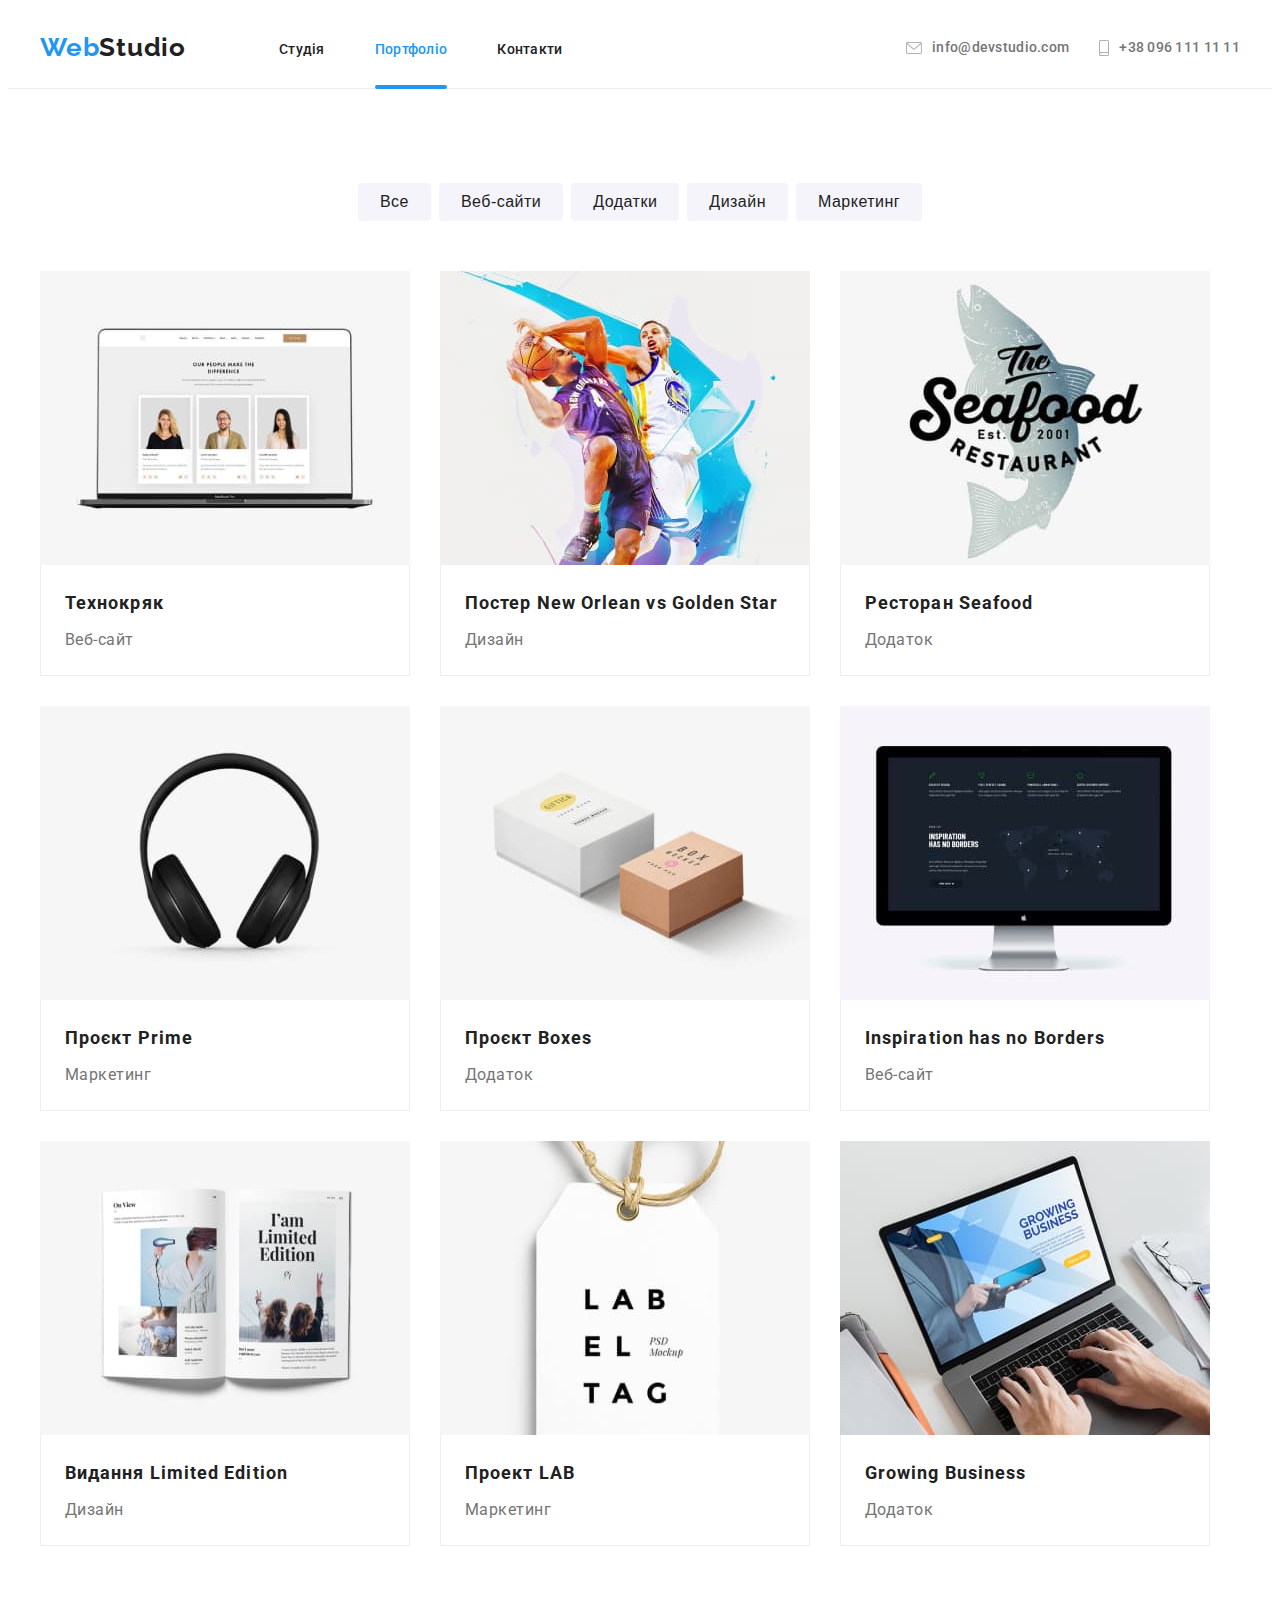
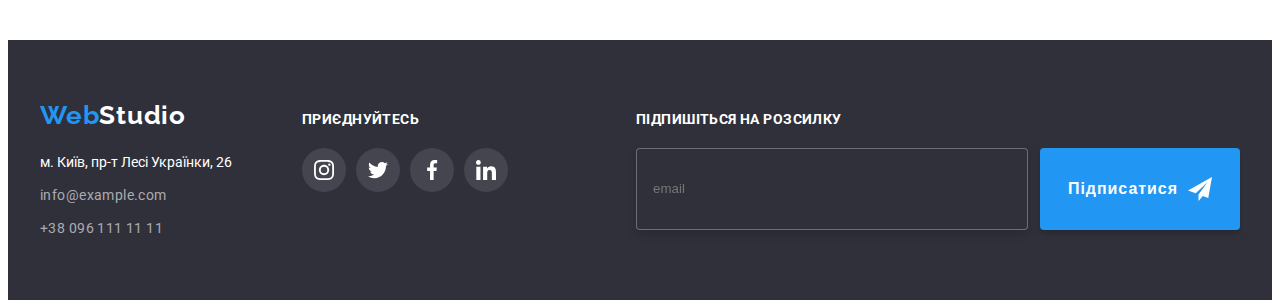
==== commit 94ad729d: "transfered all the files to this repository from "BEM practice" repository" ====
--- a/portfolio.html
+++ b/portfolio.html
@@ -16,20 +16,19 @@
       crossorigin="anonymous"
       referrerpolicy="no-referrer"
     />
-    <link rel="stylesheet" href="./css/styles.css" />
+    <link rel="stylesheet" href="./css/main.min.css" />
   </head>
   <body>
-    <!--Тут у нас Хедер-->
-    <!-- Шапка сайта -->
+    <!-- header -->
     <header class="page-header page-header--portfolio">
       <div class="container page-header__container">
         <nav class="main-nav">
-          <a href="./index.html" class="logo">
-            <span class="logo__accent">Web</span>Studio
-          </a>
+          <a class="logo" href="./index.html"> Web<span class="logo--header">Studio</span> </a>
           <ul class="main-nav__list list">
             <li class="main-nav__item"><a href="index.html" class="main-nav__link">Студія</a></li>
-            <li class="main-nav__item"><a href="portfolio.html" class="main-nav__link current">Портфоліо</a></li>
+            <li class="main-nav__item">
+              <a href="portfolio.html" class="main-nav__link current">Портфоліо</a>
+            </li>
             <li class="main-nav__item"><a href="" class="main-nav__link">Контакти</a></li>
           </ul>
         </nav>
@@ -48,28 +47,16 @@
               <svg class="contacts__icon" width="10" height="16">
                 <use href="./images/icons.svg#icon-headersmartphone"></use>
               </svg>
-              +380961111111
+              +38 096 111 11 11
             </a>
           </li>
         </ul>
       </div>
     </header>
-
-    <!--Основное, уникальное содержание-->
-
+    <!-- main -->
     <main>
-      <!-- Заголовка в макете нет, но он подразумевается.
-        в HTML обозначим, а в css уберем позже, чтобы 
-        на готовом сайте не отображался пользователю.
-    -->
-
       <section class="section">
         <div class="container">
-          <!--<h1 class="portfolio">Портфоліо</h1>-->
-
-          <!--Секция с портфолио-->
-
-          <!--Список фильтров-->
 
           <ul class="filter-list list">
             <li class="filter-list__item">
@@ -103,188 +90,208 @@
             </li>
           </ul>
 
-          <!--Список с примерами работ в портфолио-->
-
           <ul class="project-list list">
             <li class="project-list__item project">
-               <a class="project-list__link" href="">
-                <div class="project-list__actions-box">
-                <div class="project-list__media-package">
-                  <p class="project-list__actions-text">Ресурс пропонує комплексні пропозиції з різним рівнем функціоналу та сервісів. Все це дозволить відвідувачу отримати вичерпні відомості про компанію чи приватну особу.</p>
-
-                <img
-                  src="./images/first-image.jpg"
-                  alt="ноутбук с изображениями на экране"
-                  width="370"
-                />
-                
-                </div>
-                
-                <div class="project-list__card-info">
-                  <h2 class="project-list__card-title">Технокряк</h2>
-                  <p class="project-list__card-text">Веб-сайт</p>
-                </div>
-              </div>
-               </a>
-              
-              
-          </li>
-
-            <li class="project-list__item project">
-              <a class="project-list__link" href="">
-              <div class="project-list__actions-box">
-                <div class="project-list__media-package">
-                  <p class="project-list__actions-text">Ресурс пропонує комплексні пропозиції з різним рівнем функціоналу та сервісів. Все це дозволить відвідувачу отримати вичерпні відомості про компанію чи приватну особу.</p>
-
-                  <img src="./images/second-image.jpg" alt="баскетбол" width="370" />
-
-              </div>
-
-                <div class="project-list__card-info">
-                  <h2 class="project-list__card-title">Постер New Orlean vs Golden Star</h2>
-                  <p class="project-list__card-text">Дизайн</p>
-                </div>
-                </div>
-              </a>
-              
-            </li>
-
-            <li class="project-list__item project">
-              <a class="project-list__link" href="">
-              <div class="project-list__actions-box">
-                <div class="project-list__media-package">
-                  <p class="project-list__actions-text">Ресурс пропонує комплексні пропозиції з різним рівнем функціоналу та сервісів. Все це дозволить відвідувачу отримати вичерпні відомості про компанію чи приватну особу.</p>
-
-                <img src="./images/third-image.jpg" alt="логотив ресторана" width="370" />
-
-              </div>
-
-                <div class="project-list__card-info">
-                  <h2 class="project-list__card-title">Ресторан Seafood</h2>
-                  <p class="project-list__card-text">Додаток</p>
-                </div>
-                </div>
-              </a>
-              
-            </li>
-
-            <li class="project-list__item project">
-              <a class="project-list__link" href="">
-              <div class="project-list__actions-box">
-                <div class="project-list__media-package">
-                  <p class="project-list__actions-text">Ресурс пропонує комплексні пропозиції з різним рівнем функціоналу та сервісів. Все це дозволить відвідувачу отримати вичерпні відомості про компанію чи приватну особу.</p>
-                <img src="./images/fourth-image.jpg" alt="наушники" width="370" />
-              </div>
-                <div class="project-list__card-info">
-                  <h2 class="project-list__card-title">Проєкт Prime</h2>
-                  <p class="project-list__card-text">Маркетинг</p>
-                </div>
-                </div>
-              </a>
-            </li>
-
-            <li class="project-list__item project">
-              <a class="project-list__link" href="">
-              <div class="project-list__actions-box">
-                <div class="project-list__media-package">
-                  <p class="project-list__actions-text">Ресурс пропонує комплексні пропозиції з різним рівнем функціоналу та сервісів. Все це дозволить відвідувачу отримати вичерпні відомості про компанію чи приватну особу.</p>
-                <img src="./images/fifth-image.jpg" alt="две коробки" width="370" />
-              </div> 
-                <div class="project-list__card-info">
-                  <h2 class="project-list__card-title">Проєкт Boxes</h2>
-                  <p class="project-list__card-text">Додаток</p>
-                </div>
-                </div>
-              </a>
-            </li>
-
-            <li class="project-list__item project">
-              <a class="project-list__link" href="">
-              <div class="project-list__actions-box">
-                <div class="project-list__media-package">
-                  <p class="project-list__actions-text">Ресурс пропонує комплексні пропозиції з різним рівнем функціоналу та сервісів. Все це дозволить відвідувачу отримати вичерпні відомості про компанію чи приватну особу.</p>
-                <img src="./images/sixth-image.jpg" alt="экран компьютера" width="370" />
-              </div>
-                <div class="project-list__card-info">
-                  <h2 class="project-list__card-title">Inspiration has no Borders</h2>
-                  <p class="project-list__card-text">Веб-сайт</p>
-                </div>
-                </div>
-              </a>
-            </li>
-
-            <li class="project-list__item project">
-              <a class="project-list__link" href="">
-              <div class="project-list__actions-box">
-                <div class="project-list__media-package">
-                  <p class="project-list__actions-text">Ресурс пропонує комплексні пропозиції з різним рівнем функціоналу та сервісів. Все це дозволить відвідувачу отримати вичерпні відомості про компанію чи приватну особу.</p>
-                <img
-                  src="./images/seventh-image.jpg"
-                  alt="раскрытый журнал с изображениями и текстом"
-                  width="370"
-                />
-              </div>
-                <div class="project-list__card-info">
-                  <h2 class="project-list__card-title">Видання Limited Edition</h2>
-                  <p class="project-list__card-text">Дизайн</p>
-                </div>
-                </div>
-              </a>
-            </li>
-
-            <li class="project-list__item project">
-              <a class="project-list__link" href="">
-
-              <div class="project-list__actions-box">
-                <div class="project-list__media-package">
-                  <p class="project-list__actions-text">Ресурс пропонує комплексні пропозиції з різним рівнем функціоналу та сервісів. Все це дозволить відвідувачу отримати вичерпні відомості про компанію чи приватну особу.</p>
-                <img
-                  src="./images/eighth-image.jpg"
-                  alt="логотип в виде бирки с названием проекта"
-                  width="370"
-                />
-              </div>
-                <div class="project-list__card-info">
-                  <h2 class="project-list__card-title">Проект LAB</h2>
-                  <p class="project-list__card-text">Маркетинг</p>
-                </div>
-                </div>
-              </a>
-            </li>
-
-            <li class="project-list__item project">
-              <a class="project-list__link" href="">
-                
-              <div class="project-list__actions-box">
-                <div class="project-list__media-package">
-                  <p class="project-list__actions-text">Ресурс пропонує комплексні пропозиції з різним рівнем функціоналу та сервісів. Все це дозволить відвідувачу отримати вичерпні відомості про компанію чи приватну особу.</p>
-                  <img
-                  src="./images/ninth-image.jpg"
-                  alt="работа за ноутбуком крупным планом"
-                  width="370"
-                  />
-                </div>
-                  <div class="project-list__card-info">
-                  <h2 class="project-list__card-title">Growing Business</h2>
-                  <p class="project-list__card-text">Додаток</p>
-                  </div>
-              </div>
+              <a class="project-list__link" href="">
+                <div class="project-list__actions-box">
+                  <div class="project-list__media-package">
+                    <p class="project-list__actions-text">
+                      Ресурс пропонує комплексні пропозиції з різним рівнем функціоналу та сервісів.
+                      Все це дозволить відвідувачу отримати вичерпні відомості про компанію чи
+                      приватну особу.
+                    </p>
+
+                    <img
+                      src="./images/first-image.jpg"
+                      alt="ноутбук с изображениями на экране"
+                      width="370"
+                    />
+                  </div>
+
+                  <div class="project-list__card-info">
+                    <h2 class="project-list__card-title">Технокряк</h2>
+                    <p class="project-list__card-text">Веб-сайт</p>
+                  </div>
+                </div>
+              </a>
+            </li>
+
+            <li class="project-list__item project">
+              <a class="project-list__link" href="">
+                <div class="project-list__actions-box">
+                  <div class="project-list__media-package">
+                    <p class="project-list__actions-text">
+                      Ресурс пропонує комплексні пропозиції з різним рівнем функціоналу та сервісів.
+                      Все це дозволить відвідувачу отримати вичерпні відомості про компанію чи
+                      приватну особу.
+                    </p>
+
+                    <img src="./images/second-image.jpg" alt="баскетбол" width="370" />
+                  </div>
+
+                  <div class="project-list__card-info">
+                    <h2 class="project-list__card-title">Постер New Orlean vs Golden Star</h2>
+                    <p class="project-list__card-text">Дизайн</p>
+                  </div>
+                </div>
+              </a>
+            </li>
+
+            <li class="project-list__item project">
+              <a class="project-list__link" href="">
+                <div class="project-list__actions-box">
+                  <div class="project-list__media-package">
+                    <p class="project-list__actions-text">
+                      Ресурс пропонує комплексні пропозиції з різним рівнем функціоналу та сервісів.
+                      Все це дозволить відвідувачу отримати вичерпні відомості про компанію чи
+                      приватну особу.
+                    </p>
+
+                    <img src="./images/third-image.jpg" alt="логотив ресторана" width="370" />
+                  </div>
+
+                  <div class="project-list__card-info">
+                    <h2 class="project-list__card-title">Ресторан Seafood</h2>
+                    <p class="project-list__card-text">Додаток</p>
+                  </div>
+                </div>
+              </a>
+            </li>
+
+            <li class="project-list__item project">
+              <a class="project-list__link" href="">
+                <div class="project-list__actions-box">
+                  <div class="project-list__media-package">
+                    <p class="project-list__actions-text">
+                      Ресурс пропонує комплексні пропозиції з різним рівнем функціоналу та сервісів.
+                      Все це дозволить відвідувачу отримати вичерпні відомості про компанію чи
+                      приватну особу.
+                    </p>
+                    <img src="./images/fourth-image.jpg" alt="наушники" width="370" />
+                  </div>
+                  <div class="project-list__card-info">
+                    <h2 class="project-list__card-title">Проєкт Prime</h2>
+                    <p class="project-list__card-text">Маркетинг</p>
+                  </div>
+                </div>
+              </a>
+            </li>
+
+            <li class="project-list__item project">
+              <a class="project-list__link" href="">
+                <div class="project-list__actions-box">
+                  <div class="project-list__media-package">
+                    <p class="project-list__actions-text">
+                      Ресурс пропонує комплексні пропозиції з різним рівнем функціоналу та сервісів.
+                      Все це дозволить відвідувачу отримати вичерпні відомості про компанію чи
+                      приватну особу.
+                    </p>
+                    <img src="./images/fifth-image.jpg" alt="две коробки" width="370" />
+                  </div>
+                  <div class="project-list__card-info">
+                    <h2 class="project-list__card-title">Проєкт Boxes</h2>
+                    <p class="project-list__card-text">Додаток</p>
+                  </div>
+                </div>
+              </a>
+            </li>
+
+            <li class="project-list__item project">
+              <a class="project-list__link" href="">
+                <div class="project-list__actions-box">
+                  <div class="project-list__media-package">
+                    <p class="project-list__actions-text">
+                      Ресурс пропонує комплексні пропозиції з різним рівнем функціоналу та сервісів.
+                      Все це дозволить відвідувачу отримати вичерпні відомості про компанію чи
+                      приватну особу.
+                    </p>
+                    <img src="./images/sixth-image.jpg" alt="экран компьютера" width="370" />
+                  </div>
+                  <div class="project-list__card-info">
+                    <h2 class="project-list__card-title">Inspiration has no Borders</h2>
+                    <p class="project-list__card-text">Веб-сайт</p>
+                  </div>
+                </div>
+              </a>
+            </li>
+
+            <li class="project-list__item project">
+              <a class="project-list__link" href="">
+                <div class="project-list__actions-box">
+                  <div class="project-list__media-package">
+                    <p class="project-list__actions-text">
+                      Ресурс пропонує комплексні пропозиції з різним рівнем функціоналу та сервісів.
+                      Все це дозволить відвідувачу отримати вичерпні відомості про компанію чи
+                      приватну особу.
+                    </p>
+                    <img
+                      src="./images/seventh-image.jpg"
+                      alt="раскрытый журнал с изображениями и текстом"
+                      width="370"
+                    />
+                  </div>
+                  <div class="project-list__card-info">
+                    <h2 class="project-list__card-title">Видання Limited Edition</h2>
+                    <p class="project-list__card-text">Дизайн</p>
+                  </div>
+                </div>
+              </a>
+            </li>
+
+            <li class="project-list__item project">
+              <a class="project-list__link" href="">
+                <div class="project-list__actions-box">
+                  <div class="project-list__media-package">
+                    <p class="project-list__actions-text">
+                      Ресурс пропонує комплексні пропозиції з різним рівнем функціоналу та сервісів.
+                      Все це дозволить відвідувачу отримати вичерпні відомості про компанію чи
+                      приватну особу.
+                    </p>
+                    <img
+                      src="./images/eighth-image.jpg"
+                      alt="логотип в виде бирки с названием проекта"
+                      width="370"
+                    />
+                  </div>
+                  <div class="project-list__card-info">
+                    <h2 class="project-list__card-title">Проект LAB</h2>
+                    <p class="project-list__card-text">Маркетинг</p>
+                  </div>
+                </div>
+              </a>
+            </li>
+
+            <li class="project-list__item project">
+              <a class="project-list__link" href="">
+                <div class="project-list__actions-box">
+                  <div class="project-list__media-package">
+                    <p class="project-list__actions-text">
+                      Ресурс пропонує комплексні пропозиції з різним рівнем функціоналу та сервісів.
+                      Все це дозволить відвідувачу отримати вичерпні відомості про компанію чи
+                      приватну особу.
+                    </p>
+                    <img
+                      src="./images/ninth-image.jpg"
+                      alt="работа за ноутбуком крупным планом"
+                      width="370"
+                    />
+                  </div>
+                  <div class="project-list__card-info">
+                    <h2 class="project-list__card-title">Growing Business</h2>
+                    <p class="project-list__card-text">Додаток</p>
+                  </div>
+                </div>
               </a>
             </li>
           </ul>
         </div>
       </section>
     </main>
-
     <!--Футер-->
-
-        <footer class="page-footer">
+    <footer class="page-footer">
       <div class="container page-footer__container">
         <div class="footer-info">
-          
-          <a href="./index.html" class="logo logo--white">
-            <span class="logo__accent">Web</span>Studio
-          </a>
+          <a class="logo" href="./index.html">Web<span class="logo--footer">Studio</span> </a>
           <address class="address">
             <ul class="footer-nav list">
               <li class="footer-nav__map">
@@ -297,41 +304,43 @@
                 >
               </li>
               <li class="footer-nav__email">
-                <a href="mailto:info@example.com" class="footer-nav__email-link">info@example.com</a>
+                <a href="mailto:info@example.com" class="footer-nav__email-link"
+                  >info@example.com</a
+                >
               </li>
               <li class="footer-nav__phone">
-                <a href="tel:+380961111111" class="footer-nav__phone-link">+380961111111</a>
+                <a href="tel:+380961111111" class="footer-nav__phone-link">+38 096 111 11 11</a>
               </li>
             </ul>
           </address>
         </div>
         <div class="link-footer-info">
           <p class="join">Приєднуйтесь</p>
-          <ul class="social-links">
-            <li class="social-links__item social-links__item--footer">
-              <a href="" class="social-links__container-social social-links__container-social--footer">
-                <svg class="social-links__icon social-links__icon--footer">
+          <ul class="social">
+            <li class="social__item">
+              <a href="" class="social__link social__link--footer">
+                <svg class="social__icon" width="20" height="20">
                   <use href="./images/icons.svg#icon-instagram"></use>
                 </svg>
               </a>
             </li>
-            <li class="social-links__item social-links__item--footer">
-              <a href="" class="social-links__container-social social-links__container-social--footer">
-                <svg class="social-links__icon social-links__icon--footer">
+            <li class="social__item">
+              <a href="" class="social__link social__link--footer">
+                <svg class="social__icon" width="20" height="20">
                   <use href="./images/icons.svg#icon-twitter"></use>
                 </svg>
               </a>
             </li>
-            <li class="social-links__item social-links__item--footer">
-              <a href="" class="social-links__container-social social-links__container-social--footer">
-                <svg class="social-links__icon social-links__icon--footer">
+            <li class="social__item">
+              <a href="" class="social__link social__link--footer">
+                <svg class="social__icon" width="20" height="20">
                   <use href="./images/icons.svg#icon-facebook"></use>
                 </svg>
               </a>
             </li>
-            <li class="social-links__item social-links__item--footer">
-              <a href="" class="social-links__container-social social-links__container-social--footer">
-                <svg class="social-links__icon social-links__icon--footer">
+            <li class="social__item">
+              <a href="" class="social__link social__link--footer">
+                <svg class="social__icon" width="20" height="20">
                   <use href="./images/icons.svg#icon-linkedin"></use>
                 </svg>
               </a>
--- a/css/main.min.css
+++ b/css/main.min.css
@@ -0,0 +1 @@
+.logo{font-family:"Raleway";font-style:normal;font-weight:700;font-size:26px;line-height:1.19;letter-spacing:.03em}body{font-family:"Roboto",sans-serif;background-color:#fff;color:#757575}body p{color:#757575}a{text-decoration:none}.list{padding:0;margin:0;list-style:none}h1,h2,h3,h4,h5,h6,p{margin:0;padding:0}li{list-style:none}img{display:block}.visually-hidden{position:absolute;white-space:nowrap;width:1px;height:1px;overflow:hidden;border:0;padding:0;clip:rect(0 0 0 0);clip-path:inset(50%);margin:-1px}.container{width:1200px;margin-left:auto;margin-right:auto;padding-left:15px;padding-right:15px}.logo{color:#2196f3;padding-top:24px;padding-bottom:25px}.logo--header{color:#212121}.logo--footer{color:#fff}.header{background-color:#fff}.page-header__container{display:flex;align-items:center}.page-header--portfolio{border-bottom:1px solid #ececec}.current-pointer{position:absolute;bottom:0;width:78px;height:4px;border-radius:4px;background-color:#2196f3}.main-nav{display:flex;align-items:center}.main-nav__list{display:flex;margin-left:93px}.main-nav__item+.main-nav__item{margin-left:50px}.main-nav__link{padding-top:32px;padding-bottom:32px;color:#212121;font-weight:500;font-size:14px;line-height:1.14;letter-spacing:.02em;transition:color 250ms cubic-bezier(0.4, 0, 0.2, 1)}.main-nav__link:hover,.main-nav__link:focus{color:#2196f3}.main-nav__link.current{color:#2196f3;position:relative}.main-nav__link.current::after{content:"";position:absolute;bottom:0;right:0;width:100%;height:4px;border-radius:4px;bottom:0;background-color:#2196f3}.contacts{display:flex;margin-left:auto}.contacts__item+.contacts__item{margin-left:30px}.contacts__link{display:flex;align-items:center;padding-top:32px;padding-bottom:32px;font-weight:500;font-size:14px;line-height:1.14;letter-spacing:.02em;color:#757575;transition:color 250ms cubic-bezier(0.4, 0, 0.2, 1)}.contacts__link:hover,.contacts__link:focus{color:#2196f3}.contacts__link:hover .contacts__icon,.contacts__link:focus .contacts__icon{fill:#2196f3}.contacts__icon{margin-right:10px;fill:#afb1b8}.section{padding-top:94px;padding-bottom:94px}.section--feature{padding-bottom:47px}.section--work-list{padding-top:47px}.section-title{color:#212121;font-weight:700;font-size:36px;line-height:1.16;letter-spacing:.03em;margin-top:0;margin-bottom:50px;text-align:center}.hero{text-align:center;padding-top:200px;padding-bottom:200px}.hero__title{margin-top:0;margin-bottom:30px;margin-left:auto;margin-right:auto;color:#fff;font-weight:900;font-size:44px;line-height:1.36;letter-spacing:.06em;text-transform:uppercase;max-width:696px}.hero.hero-image{margin:0 auto;max-width:1600px;height:600px;background-color:#c4c4c4;background-image:linear-gradient(to right, rgba(47, 48, 58, 0.4), rgba(47, 48, 58, 0.4)),url("../images/herojpeg.jpg");background-repeat:no-repeat;background-size:cover}.title{margin-bottom:10px}.text{margin:0}.hero__button{border:none;display:inline-block;border-radius:4px;padding:10px 32px;cursor:pointer;color:#fff;background-color:#2196f3;font-family:inherit;font-weight:700;font-size:16px;line-height:1.87;letter-spacing:.06em;min-width:216px;text-align:center}.feature-list{display:flex}.feature-list__title{margin-bottom:10px;margin-top:30px;color:#212121;font-weight:700;font-size:14px;line-height:1.14;letter-spacing:.03em;text-transform:uppercase}.feature-list__text{font-size:14px;line-height:1.71;letter-spacing:.03em}.feature-list__item+.feature-list__item{margin-left:30px}.feature-list__item--attention::before{display:inline-flex;content:"";background-repeat:no-repeat;background-size:70px 70px;background-position:center;width:270px;height:120px;border-radius:4px;background-color:#f5f4fa;background-image:url("../images/antenna.svg")}.feature-list__item--punctuality::before{display:inline-flex;content:"";background-repeat:no-repeat;background-size:70px 70px;background-position:center;width:270px;height:120px;border-radius:4px;background-color:#f5f4fa;background-image:url("../images/clock.svg")}.feature-list__item--planning::before{display:inline-flex;content:"";background-repeat:no-repeat;background-size:70px 70px;background-position:center;width:270px;height:120px;border-radius:4px;background-color:#f5f4fa;background-image:url("../images/diagram.svg")}.feature-list__item--technologies::before{display:inline-flex;content:"";background-repeat:no-repeat;background-size:70px 70px;background-position:center;width:270px;height:120px;border-radius:4px;background-color:#f5f4fa;background-image:url("../images/astronaut.svg")}.work__information{position:absolute;bottom:0;display:flex;width:370px;height:70px;background-color:rgba(47,48,58,.8);justify-content:center;align-items:center}.work__item.information{position:relative;z-index:-1}.work__description{font-style:normal;font-weight:700;font-size:14px;line-height:1.14;letter-spacing:.03em;text-transform:uppercase;color:#fff}.work{display:flex}.work__item+.work__item{margin-left:30px}.staff-list{display:flex}.team{background-color:#f5f4fa;padding-bottom:94px;padding-top:94px}.staff-list__name{color:#212121;font-weight:500;font-size:16px;line-height:1.18;letter-spacing:.03em;margin-bottom:10px}.staff-list__text{font-size:16px;line-height:1.18;font-weight:400;letter-spacing:.03em;margin-bottom:16px}.staff-list__item+.staff-list__item{margin-left:30px}.staff-list__item{background-color:#fff;width:270px;box-shadow:0px 1px 3px rgba(0,0,0,.12),0px 1px 1px rgba(0,0,0,.14),0px 2px 1px rgba(0,0,0,.2);border-radius:0px 0px 4px 4px;text-align:center}.staff-list__info{padding:30px}.social{display:inline-flex;margin:0;padding:0;list-style:none}.social__item:not(:last-child){margin-right:10px}.social__link{width:44px;height:44px;display:inline-flex;justify-content:center;align-items:center;border-radius:50%;transition:250ms cubic-bezier(0.4, 0, 0.2, 1)}.social__link:hover,.social__link:focus{color:#fff;background-color:#2196f3;outline:rgba(0,0,0,0)}.social__link--team{color:#afb1b8;background-color:#fff}.social__link--footer{color:#fff;background-color:rgba(255,255,255,.1)}.social__link--footer:hover,.social__link--footer:focus{background-color:#2196f3;outline:rgba(0,0,0,0)}.social__icon{fill:currentColor}.clients.list{display:flex}.clients__link{display:flex;justify-content:center;align-items:center;width:170px;height:94px;border:1px solid #afb1b8;border-radius:4px;color:#afb1b8;transition:color 250ms cubic-bezier(0.4, 0, 0.2, 1)}.clients__icon{fill:currentColor}.clients__item:hover .clients__link{border-color:#2196f3;color:#2196f3}.clients__link:focus{outline-color:#2196f3;color:#2196f3}.clients__item+.clients__item{margin-left:30px}.link-footer-info{margin-top:12px;margin-left:70px}.join{margin-bottom:20px;font-style:normal;font-weight:700;font-size:14px;line-height:1.14;letter-spacing:.03em;text-transform:uppercase;color:#fff}.footer-nav__email-link:focus,.footer-nav__email-link:hover{color:#2196f3}.footer-nav__phone-link:focus,.footer-nav__phone-link:hover{color:#2196f3}.page-footer__container{display:flex}.social-links .footer-social-item+.footer-social-item{margin-left:10px}.page-footer{background-color:#2f303a;padding-top:60px;padding-bottom:60px}.page-footer a{text-decoration:none}.footer-nav__map-link{color:#fff}.footer-nav__map-link{transition:color 250ms cubic-bezier(0.4, 0, 0.2, 1)}.footer-nav__map-link:hover,.footer-nav__map-link:focus{color:#2196f3}.footer-nav__map{font-size:14px;line-height:1.71}.footer-nav__map,.footer-nav__email{margin-bottom:9px}.footer-nav__email-link,.footer-nav__phone-link{color:rgba(255,255,255,.6);font-weight:400;font-size:14px;line-height:1.71;letter-spacing:.03em;transition:color 250ms cubic-bezier(0.4, 0, 0.2, 1)}.footer-nav__map{margin-top:20px;margin-bottom:9px}.footer-nav__phone,.footer-nav__email{font-size:14px;line-height:1.71}.footer-nav__email{margin-bottom:9px}.address{font-style:normal}.footer-subscribe{margin-top:12px;margin-left:auto}.footer-subscribe__title{margin-bottom:20px;color:#fff;font-style:normal;font-weight:700;font-size:14px;line-height:1.14;letter-spacing:.03em;text-transform:uppercase}.footer__form{display:flex}.footer-form__button{display:flex;justify-content:center;align-items:center;background-color:#2196f3;min-height:50px;min-width:200px;color:#fff;border-radius:4px;box-shadow:0px 4px 4px rgba(0,0,0,.15);border:none;cursor:pointer}.footer-form__input{margin-right:12px;padding:15px 16px;color:rgba(255,255,255,.6);width:358px;height:50px;background-color:#2f303a;border:1px solid rgba(255,255,255,.3);filter:drop-shadow(0px 4px 4px rgba(0, 0, 0, 0.15));border-radius:4px}.footer-form__button-title{color:#fff;font-style:normal;font-weight:700;font-size:16px;line-height:1.88;letter-spacing:.06em}.footer-form__button-icon{margin-left:10px;width:24px;height:24px;fill:#fff}.footer-subscribe-box{display:flex}.backdrop{position:fixed;top:0;left:0;width:100%;height:100%;opacity:1;background:rgba(0,0,0,.2);transition:opacity 250ms cubic-bezier(0.4, 0, 0.2, 1)}.backdrop.is-hidden{opacity:0;pointer-events:none}.modal{position:absolute;top:50%;left:50%;transform:translate(-50%, -50%);min-width:528px;min-height:581px;background-color:#fff;border-radius:4px;box-shadow:0px 1px 3px rgba(0,0,0,.12),0px 1px 1px rgba(0,0,0,.14),0px 2px 1px rgba(0,0,0,.2)}.icon-btn-close{fill:currentColor}.client-form{padding:40px;display:flex;flex-direction:column}.client-form__title{font-weight:700;font-size:20px;line-height:1.15;text-align:center;letter-spacing:.03em;color:#212121;margin:0;margin-bottom:12px}.client-form__label{font-weight:400;font-size:14px;line-height:1.2;letter-spacing:.01em;position:relative;display:flex;margin-bottom:10px;flex-direction:column;color:#757575}.client-form__label:hover .client-form__input{border-color:#2196f3}.client-form__label.client-form__label--last{margin-bottom:20px}.client-form__input{margin-top:4px;padding:12px 42px;width:448px;height:40px;font-size:16px;color:#212121;border:1px solid rgba(33,33,33,.2);border-radius:4px;cursor:pointer;transition:250ms cubic-bezier(0.4, 0, 0.2, 1)}.client-form__input:focus{border-color:#2196f3;outline:rgba(0,0,0,0)}.client-form__icon{position:absolute;top:50%;left:15px;fill:#212121;transform:translateY(calc(-50% + 11px));transition:250ms cubic-bezier(0.4, 0, 0.2, 1)}.client-form__label:hover .client-form__icon{fill:#2196f3}.client-form__input:focus~.client-form__icon{fill:#2196f3}.client-form__comment{padding:12px 16px;width:448px;height:120px;resize:none;font-size:16px;border:1px solid rgba(33,33,33,.2);border-radius:4px;transition:250ms cubic-bezier(0.4, 0, 0.2, 1)}.client-form__comment:hover,.client-form__comment:focus{border-color:#2196f3;outline:rgba(0,0,0,0)}.icon-form{position:absolute;top:50%;transform:translateY(-50%);left:15px;fill:currentColor;transition:250ms cubic-bezier(0.4, 0, 0.2, 1)}.client-form__label-policy{font-weight:400;font-size:14px;line-height:1.71;letter-spacing:.03em;display:inline-flex;align-items:center;margin-bottom:30px;color:#757575}.client-form__icon-checkbox{display:inline-block;align-self:center;margin-right:8px;width:16px;height:15px;border:2px solid #212121;border-radius:2px}.client-form__input-policy:checked+.client-form__icon-checkbox{background-image:url(../images/icon-checkbox.svg);background-size:contain;background-color:#2196f3;background-origin:border-box;border-color:rgba(0,0,0,0)}.client-form__link-policy{margin-left:5px;color:#2196f3}.btn-close{position:absolute;top:8px;right:8px;display:flex;justify-content:center;align-items:center;width:30px;height:30px;color:#212121;background-color:#fff;border:1px solid rgba(0,0,0,.1);border-radius:50%;transition:250ms cubic-bezier(0.4, 0, 0.2, 1)}.btn-close:hover,.btn-close:focus{color:#2196f3}.btn--form-submit{width:200px;height:50px;align-self:center;font-weight:700;font-size:16px;line-height:1.9;color:#fff;letter-spacing:.06em;box-shadow:0px 4px 4px rgba(0,0,0,.15);border-radius:4px;border:none;cursor:pointer;background-color:#2196f3}.btn--form-submit:hover,.btn--form-submit:focus{background-color:#188ce8}.filter-list{display:flex;justify-content:center;margin-bottom:50px}.filter-list__item+.filter-list__item{margin-left:8px}.filter-list__button{padding:6px 22px;color:#212121;font-weight:500;font-size:16px;line-height:1.625;letter-spacing:.03em;background:#f5f4fa;border:none;border-radius:4px;cursor:pointer;transition:250ms cubic-bezier(0.4, 0, 0.2, 1)}.filter-list__button:hover,.filter-list__button:focus{color:#fff;background-color:#2196f3;box-shadow:0px 3px 1px rgba(0,0,0,.1),0px 1px 2px rgba(0,0,0,.08),0px 2px 2px rgba(0,0,0,.12)}.project-list li{list-style:none}.project-list a{text-decoration:none}.project-list__link{display:block}.project-list__actions-box::before{content:"";width:100%;height:100%;background-color:#2196f3;opacity:.5}.project-list__link:hover .project-list__actions-text{opacity:1;top:50%;left:50%;transform:translate(-50%, -50%)}.project-list__actions-box{position:relative}.project-list__actions-text{display:block;position:absolute;width:322px;height:168px;top:50%;left:50%;transform:translate(-50%, 100%);font-family:"Roboto";font-style:normal;font-weight:400;font-size:18px;line-height:1.56;letter-spacing:.03em;color:#fff;opacity:1;transition:transform 250ms cubic-bezier(0.4, 0, 0.2, 1)}.project-list__media-package{position:relative;overflow:hidden}.project-list__media-package::before{display:block;position:absolute;content:"";width:100%;height:100%;background-color:#2196f3;opacity:.9;transform:translateY(100%);transition:transform 250ms cubic-bezier(0.4, 0, 0.2, 1)}.project-list__link:hover,.project-list__link:focus{box-shadow:0px 1px 1px rgba(0,0,0,.12),0px 4px 4px rgba(0,0,0,.06),1px 4px 6px rgba(0,0,0,.16)}.project-list__actions-box:hover .project-list__media-package::before,.project-list__link:focus .project-list__media-package::before{opacity:.9;transform:translateY(0)}.project-list__link:focus .project-list__actions-text{opacity:1;top:50%;left:50%;transform:translate(-50%, -50%)}.project-list__card-title{color:#212121;font-weight:700;font-size:18px;line-height:2;letter-spacing:.06em}.project-list__card-text{color:#757575;font-size:16px;line-height:1.87;letter-spacing:.03em;margin-top:4px}.project-list{display:flex;flex-wrap:wrap;gap:30px}.project{width:370px;background-color:#fff}.project-list__card-info{padding:20px 24px;border:1px solid #eee;border-top:none}/*# sourceMappingURL=main.min.css.map */